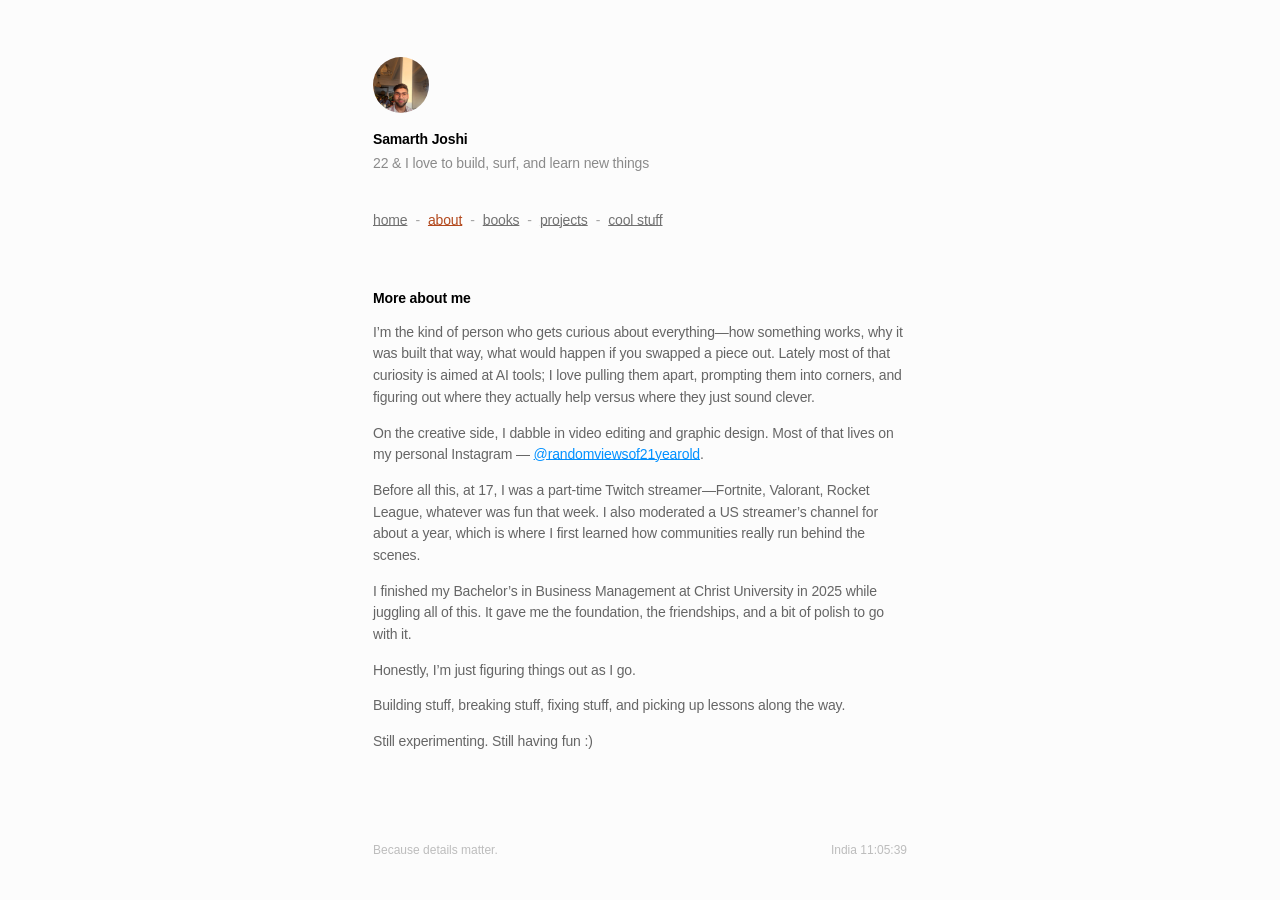
==== about.html @ ac7cd82b "Initial commit: personal portfolio" ====
<!DOCTYPE html>
<html lang="en">
<head>
  <meta charset="UTF-8">
  <meta name="viewport" content="width=device-width, initial-scale=1.0">
  <title>About · Samarth Joshi</title>
  <meta name="description" content="More about Samarth Joshi.">
  <link rel="icon" type="image/jpeg" href="assets/samarth.jpg">
  <link rel="apple-touch-icon" href="assets/samarth.jpg">
  <link rel="stylesheet" href="styles.css">
</head>
<body>
  <div class="main">
    <div class="content">
      <header class="header">
        <a class="avatar" href="index.html" aria-label="Home">
          <img src="assets/samarth.jpg" alt="Portrait of Samarth Joshi" onerror="this.onerror=null;this.src='assets/avatar.svg';">
        </a>
        <div>
          <h1>Samarth Joshi</h1>
          <p>22 &amp; I love to build, surf, and learn new things</p>
        </div>
      </header>

      <nav class="tabs" aria-label="Section navigation">
        <a href="index.html">home</a>
        <span class="sep">-</span>
        <a href="about.html" class="active">about</a>
        <span class="sep">-</span>
        <a href="books.html">books</a>
        <span class="sep">-</span>
        <a href="projects.html">projects</a>
        <span class="sep">-</span>
        <a href="cool-stuff.html">cool stuff</a>
      </nav>

      <section class="about">
        <h2>More about me</h2>
        <p>I&rsquo;m the kind of person who gets curious about everything&mdash;how something works, why it was built that way, what would happen if you swapped a piece out. Lately most of that curiosity is aimed at AI tools; I love pulling them apart, prompting them into corners, and figuring out where they actually help versus where they just sound clever.</p>
        <p>On the creative side, I dabble in video editing and graphic design. Most of that lives on my personal Instagram &mdash; <a href="https://www.instagram.com/randomviewsof21yearold?igsi=MXc3N21tY2IzOXdkMA%3D%3D&amp;utm_source=qr" target="_blank" rel="noopener">@randomviewsof21yearold</a>.</p>
        <p>Before all this, at 17, I was a part-time Twitch streamer&mdash;Fortnite, Valorant, Rocket League, whatever was fun that week. I also moderated a US streamer&rsquo;s channel for about a year, which is where I first learned how communities really run behind the scenes.</p>
        <p>I finished my Bachelor&rsquo;s in Business Management at Christ University in 2025 while juggling all of this. It gave me the foundation, the friendships, and a bit of polish to go with it.</p>
        <p>Honestly, I&rsquo;m just figuring things out as I go.</p>
        <p>Building stuff, breaking stuff, fixing stuff, and picking up lessons along the way.</p>
        <p>Still experimenting. Still having fun :)</p>
      </section>
    </div>

    <footer class="footer">
      <p>Because <span class="details">details<span class="tooltip">Like this one.</span></span> matter.</p>
      <p class="clock">India <span id="clock-time">00:00:00</span></p>
    </footer>
  </div>
  <script>
    (function () {
      var clockEl = document.getElementById('clock-time');
      var fmt = new Intl.DateTimeFormat('en-GB', {
        timeZone: 'Asia/Kolkata',
        hour: '2-digit', minute: '2-digit', second: '2-digit', hour12: false
      });
      function tick() { clockEl.textContent = fmt.format(new Date()); }
      tick();
      setInterval(tick, 1000);
    })();
  </script>
</body>
</html>
---- styles.css ----
:root {
  --ease-out: cubic-bezier(0.25, 1, 0.5, 1);
  --duration-fast: 150ms;
  --duration-instant: 120ms;
  --accent: #0391FF;
  --accent-hover: #4db4ff;
}

* {
  margin: 0;
  padding: 0;
  box-sizing: border-box;
}

body {
  background: #FCFCFC;
  font-family: -apple-system, BlinkMacSystemFont, 'SF Pro Text', 'SF Pro Display', 'Helvetica Neue', sans-serif;
  font-size: 14px;
  line-height: 21.7px;
  letter-spacing: -0.15px;
  color: rgba(0, 0, 0, 0.45);
  -webkit-font-smoothing: antialiased;
}

.main {
  max-width: 582px;
  min-height: 100vh;
  margin: 0 auto;
  padding: 57px 24px 40px;
  display: flex;
  flex-direction: column;
}

.content {
  display: flex;
  flex-direction: column;
  gap: 56px;
}

.header {
  display: flex;
  flex-direction: column;
  align-items: flex-start;
  gap: 16px;
}

.header > div {
  display: flex;
  flex-direction: column;
  gap: 2px;
}

.header .avatar {
  width: 56px;
  height: 56px;
  border-radius: 50%;
  overflow: hidden;
  display: block;
  flex-shrink: 0;
  text-decoration: none;
}

.header .avatar img {
  width: 100%;
  height: 100%;
  object-fit: cover;
  object-position: center 35%;
  display: block;
  transform: scale(1.35);
  transform-origin: center 35%;
}

.header h1 {
  font-size: 14px;
  font-weight: 600;
  color: #000;
  line-height: 21.7px;
  letter-spacing: -0.15px;
}

.header p {
  color: rgba(0, 0, 0, 0.45);
}

.intro p {
  color: rgba(0, 0, 0, 0.6);
}

.intro p + p {
  padding-top: 14px;
}

a {
  color: var(--accent);
  text-decoration: underline;
  text-decoration-thickness: from-font;
  text-underline-position: from-font;
  transition: color var(--duration-instant) var(--ease-out);
}

a:hover {
  color: var(--accent-hover);
}

.work h2 {
  font-size: 14px;
  font-weight: 600;
  color: #000;
  line-height: 21.7px;
  letter-spacing: -0.15px;
  padding-bottom: 12px;
}

.work ul {
  list-style: none;
}

.work li {
  transition: opacity var(--duration-fast) var(--ease-out);
}

.work ul:has(a.row:hover) li {
  opacity: 0.3;
}

.work ul:has(a.row:hover) li:has(a.row:hover) {
  opacity: 1;
}

.work .row {
  display: flex;
  align-items: baseline;
  gap: 14px;
  padding: 11px 0;
  white-space: nowrap;
  text-decoration: none;
  color: inherit;
}

div.row {
  cursor: default;
}

.work li + li .row {
  border-top: 1px solid rgba(0, 0, 0, 0.08);
}

.work li:last-child .row {
  border-bottom: 1px solid rgba(0, 0, 0, 0.08);
}

.work .company {
  color: #000;
  flex-shrink: 0;
}

.work a.row:hover .company {
  text-decoration: underline;
  text-decoration-thickness: from-font;
  text-underline-position: from-font;
}

.work .role {
  color: rgba(0, 0, 0, 0.45);
  overflow: hidden;
  text-overflow: ellipsis;
}

.work .period {
  color: rgba(0, 0, 0, 0.25);
  margin-left: auto;
  flex-shrink: 0;
}

.footer {
  margin-top: auto;
  padding-top: 48px;
  display: flex;
  align-items: flex-start;
  justify-content: space-between;
}

.footer p {
  font-size: 12px;
  line-height: 18.6px;
  letter-spacing: 0;
  color: rgba(0, 0, 0, 0.25);
}

.footer .details {
  position: relative;
  cursor: default;
  transition: color var(--duration-instant) var(--ease-out);
}

.footer .details:hover {
  color: rgba(0, 0, 0, 0.45);
  text-decoration: underline;
  text-decoration-thickness: from-font;
  text-underline-position: from-font;
}

.footer .tooltip {
  position: absolute;
  bottom: calc(100% + 6px);
  left: 50%;
  transform: translateX(-50%) translateY(2px);
  background: #fff;
  border: 1px solid rgba(0, 0, 0, 0.08);
  border-radius: 6px;
  padding: 3px 8px;
  white-space: nowrap;
  font-size: 12px;
  line-height: 18.6px;
  color: rgba(0, 0, 0, 0.45);
  box-shadow: 0 2px 8px rgba(0, 0, 0, 0.04);
  transform-origin: center bottom;
  opacity: 0;
  pointer-events: none;
  transition: opacity var(--duration-fast) var(--ease-out), transform var(--duration-fast) var(--ease-out);
}

.footer .details:hover .tooltip {
  opacity: 1;
  transform: translateX(-50%) translateY(0);
}

.footer .clock {
  font-variant-numeric: tabular-nums;
}

/* Tabs */
.tabs {
  display: flex;
  align-items: center;
  gap: 8px;
  flex-wrap: wrap;
  font-size: 14px;
  line-height: 21.7px;
  letter-spacing: -0.15px;
  margin-top: -20px;
}

.tabs a {
  color: rgba(0, 0, 0, 0.55);
  text-decoration: underline;
  text-decoration-thickness: from-font;
  text-underline-position: from-font;
  transition: color var(--duration-instant) var(--ease-out);
}

.tabs a:hover {
  color: #000;
}

.tabs a.active {
  color: #B34A1F;
  font-weight: 500;
}

.tabs .sep {
  color: rgba(0, 0, 0, 0.35);
  user-select: none;
}

/* About */
.about h2 {
  font-size: 14px;
  font-weight: 600;
  color: #000;
  line-height: 21.7px;
  letter-spacing: -0.15px;
  padding-bottom: 12px;
}

.about p {
  color: rgba(0, 0, 0, 0.6);
}

.about p + p {
  padding-top: 14px;
}

/* Empty / placeholder pages */
.empty h2 {
  font-size: 14px;
  font-weight: 600;
  color: #000;
  line-height: 21.7px;
  letter-spacing: -0.15px;
  padding-bottom: 12px;
}

.empty p {
  color: rgba(0, 0, 0, 0.45);
}

/* Books page */
.books-page h2 {
  font-size: 14px;
  font-weight: 600;
  color: #000;
  line-height: 21.7px;
  letter-spacing: -0.15px;
  padding-bottom: 6px;
}

.books-page .lede {
  color: rgba(0, 0, 0, 0.45);
  padding-bottom: 28px;
}

.book-grid {
  display: grid;
  grid-template-columns: repeat(3, 1fr);
  gap: 32px 24px;
}

.book {
  display: flex;
  flex-direction: column;
  gap: 12px;
  margin: 0;
}

.book .cover {
  display: block;
  aspect-ratio: 2 / 3;
  background: #f2f0ec;
  border-radius: 3px;
  overflow: hidden;
  box-shadow:
    0 1px 2px rgba(0, 0, 0, 0.05),
    0 6px 18px rgba(0, 0, 0, 0.08);
  transition: transform var(--duration-fast) var(--ease-out);
}

.book:hover .cover {
  transform: translateY(-2px);
}

.book .cover img {
  width: 100%;
  height: 100%;
  object-fit: cover;
  display: block;
}

.book figcaption {
  display: flex;
  flex-direction: column;
  gap: 2px;
}

.book .title {
  color: #000;
  font-weight: 600;
  font-size: 14px;
  line-height: 20px;
  letter-spacing: -0.15px;
}

.book .author {
  color: rgba(0, 0, 0, 0.45);
  font-size: 13px;
}

.book .status {
  margin-top: 6px;
  font-size: 11px;
  line-height: 16px;
  letter-spacing: 0.4px;
  text-transform: uppercase;
  color: rgba(0, 0, 0, 0.55);
  align-self: flex-start;
  padding: 2px 8px;
  border-radius: 999px;
  background: rgba(0, 0, 0, 0.05);
}

.book .status-reading {
  color: #B34A1F;
  background: rgba(179, 74, 31, 0.08);
}

.book .status-next {
  color: #866300;
  background: rgba(184, 138, 6, 0.08);
}

.book .status-read {
  color: rgba(0, 0, 0, 0.5);
  background: rgba(0, 0, 0, 0.05);
}

@media (max-width: 520px) {
  .book-grid {
    grid-template-columns: repeat(2, 1fr);
  }
}

@media (prefers-reduced-motion: reduce) {
  *,
  *::before,
  *::after {
    transition-duration: 0.01ms !important;
    animation-duration: 0.01ms !important;
    animation-iteration-count: 1 !important;
    scroll-behavior: auto !important;
  }
}
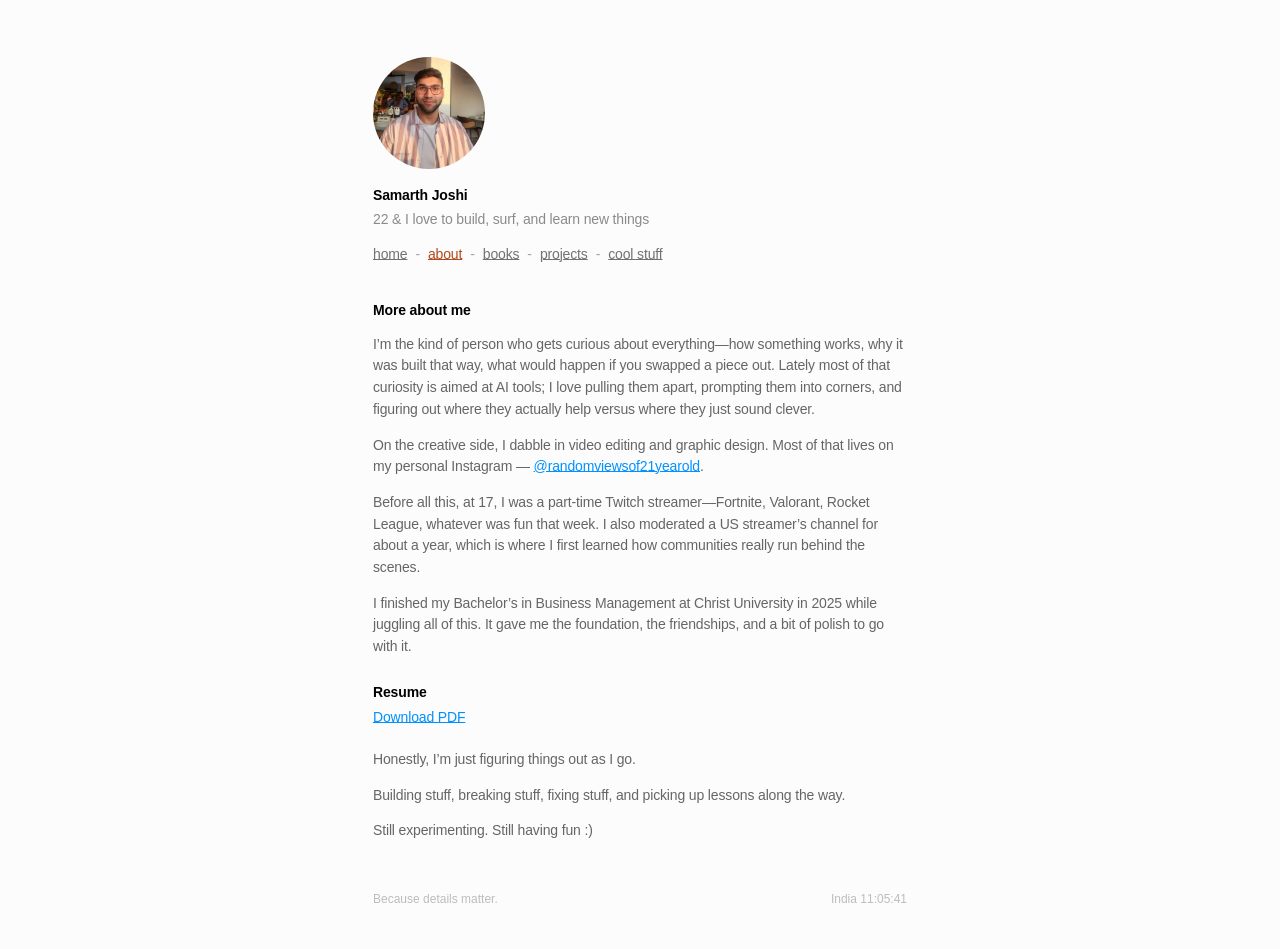
==== commit ffd4f32a: "Add resume link in about section" ====
--- a/about.html
+++ b/about.html
@@ -40,6 +40,10 @@
         <p>On the creative side, I dabble in video editing and graphic design. Most of that lives on my personal Instagram &mdash; <a href="https://www.instagram.com/randomviewsof21yearold?igsi=MXc3N21tY2IzOXdkMA%3D%3D&amp;utm_source=qr" target="_blank" rel="noopener">@randomviewsof21yearold</a>.</p>
         <p>Before all this, at 17, I was a part-time Twitch streamer&mdash;Fortnite, Valorant, Rocket League, whatever was fun that week. I also moderated a US streamer&rsquo;s channel for about a year, which is where I first learned how communities really run behind the scenes.</p>
         <p>I finished my Bachelor&rsquo;s in Business Management at Christ University in 2025 while juggling all of this. It gave me the foundation, the friendships, and a bit of polish to go with it.</p>
+
+        <h3 class="mini-h">Resume</h3>
+        <p class="resume-line"><a href="assets/samarth-resume.pdf" target="_blank" rel="noopener">Download PDF</a></p>
+
         <p>Honestly, I&rsquo;m just figuring things out as I go.</p>
         <p>Building stuff, breaking stuff, fixing stuff, and picking up lessons along the way.</p>
         <p>Still experimenting. Still having fun :)</p>
--- a/styles.css
+++ b/styles.css
@@ -34,7 +34,7 @@
 .content {
   display: flex;
   flex-direction: column;
-  gap: 56px;
+  gap: 34px;
 }
 
 .header {
@@ -51,8 +51,8 @@
 }
 
 .header .avatar {
-  width: 56px;
-  height: 56px;
+  width: 112px;
+  height: 112px;
   border-radius: 50%;
   overflow: hidden;
   display: block;
@@ -64,10 +64,11 @@
   width: 100%;
   height: 100%;
   object-fit: cover;
-  object-position: center 35%;
+  object-position: center 30%;
   display: block;
-  transform: scale(1.35);
-  transform-origin: center 35%;
+  transform: scale(1.15);
+  transform-origin: center 30%;
+  image-rendering: -webkit-optimize-contrast;
 }
 
 .header h1 {
@@ -281,6 +282,24 @@
   padding-top: 14px;
 }
 
+.about .mini-h {
+  font-size: 14px;
+  font-weight: 600;
+  color: #000;
+  line-height: 21.7px;
+  letter-spacing: -0.15px;
+  margin-top: 24px;
+  padding-bottom: 4px;
+}
+
+.about .mini-h + .resume-line {
+  padding-top: 0;
+}
+
+.about .resume-line + p {
+  padding-top: 20px;
+}
+
 /* Empty / placeholder pages */
 .empty h2 {
   font-size: 14px;
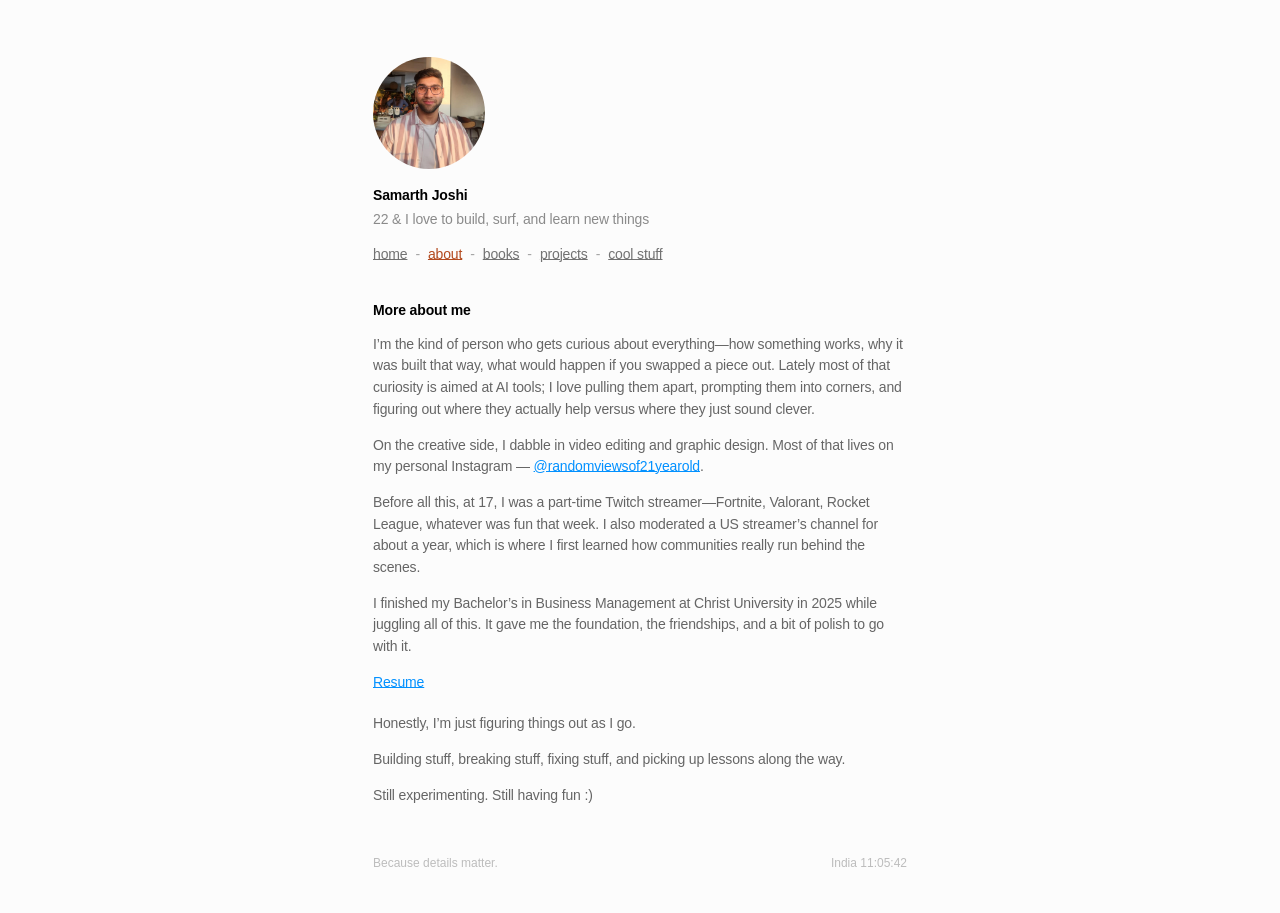
==== commit dea743aa: "Simplify resume link to single word" ====
--- a/about.html
+++ b/about.html
@@ -41,8 +41,7 @@
         <p>Before all this, at 17, I was a part-time Twitch streamer&mdash;Fortnite, Valorant, Rocket League, whatever was fun that week. I also moderated a US streamer&rsquo;s channel for about a year, which is where I first learned how communities really run behind the scenes.</p>
         <p>I finished my Bachelor&rsquo;s in Business Management at Christ University in 2025 while juggling all of this. It gave me the foundation, the friendships, and a bit of polish to go with it.</p>
 
-        <h3 class="mini-h">Resume</h3>
-        <p class="resume-line"><a href="assets/samarth-resume.pdf" target="_blank" rel="noopener">Download PDF</a></p>
+        <p class="resume-line"><a href="assets/samarth-resume.pdf" target="_blank" rel="noopener">Resume</a></p>
 
         <p>Honestly, I&rsquo;m just figuring things out as I go.</p>
         <p>Building stuff, breaking stuff, fixing stuff, and picking up lessons along the way.</p>
